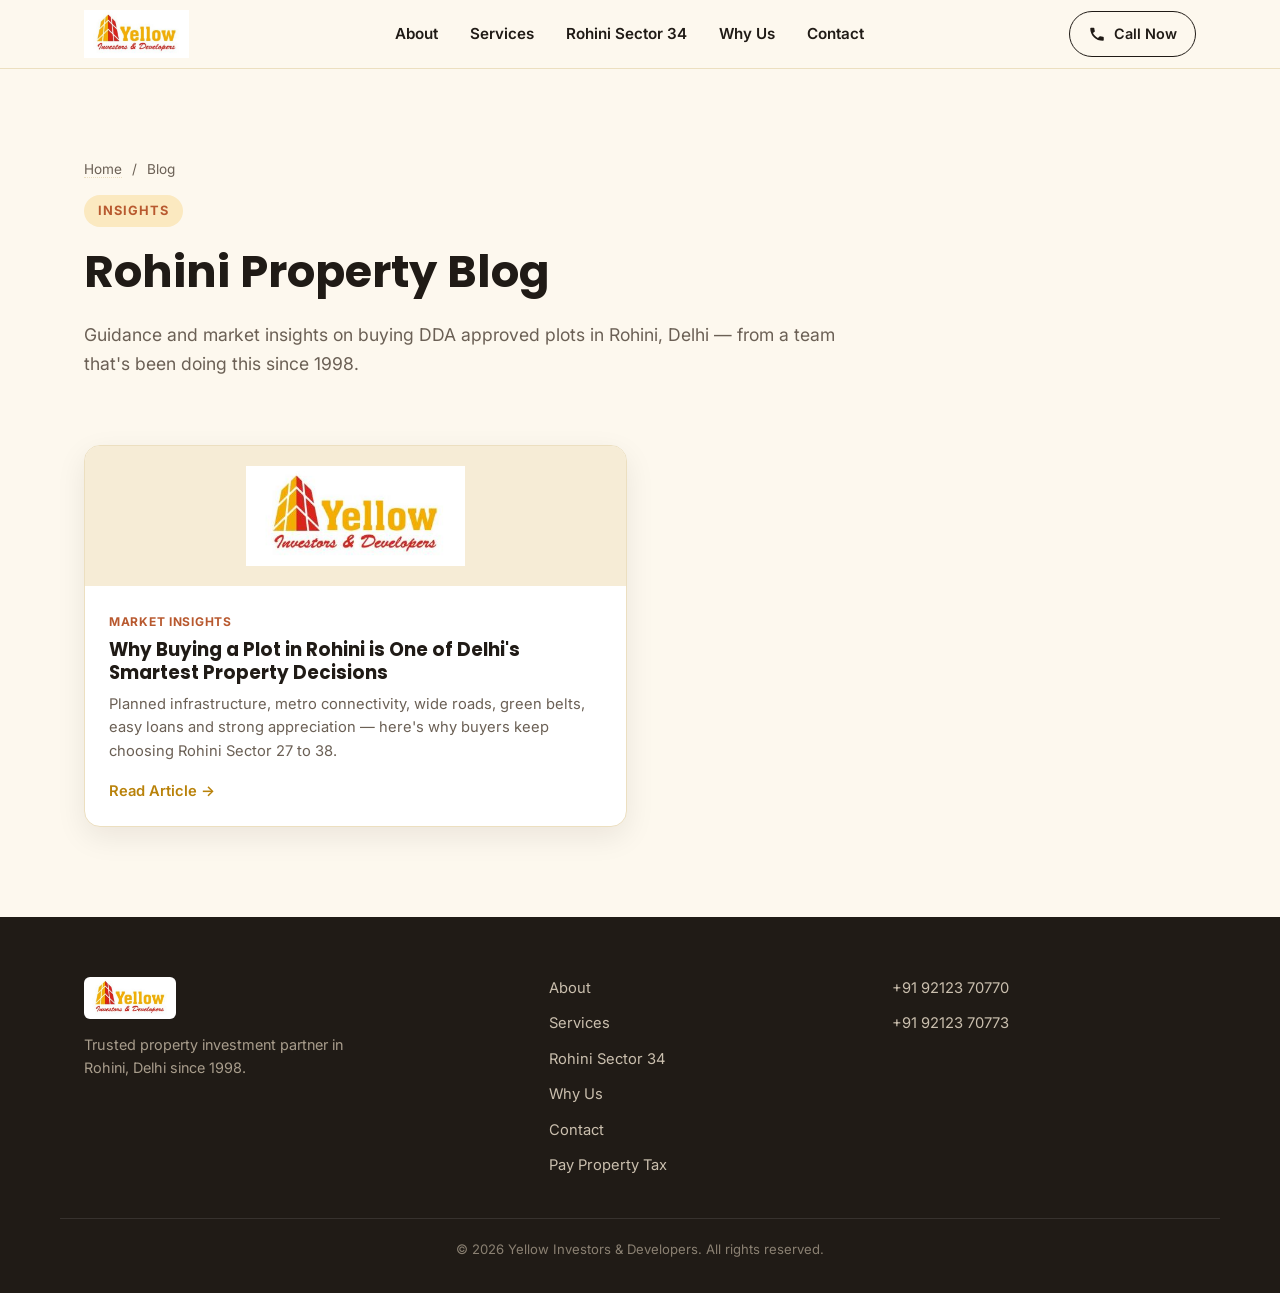
==== blog/index.html @ 979d00fd "add first blog" ====
<!DOCTYPE html>
<html lang="en">
<head>
<meta charset="UTF-8">
<meta name="viewport" content="width=device-width, initial-scale=1.0">
<title>Blog | Yellow Investors & Developers &ndash; Rohini Property Insights</title>
<meta name="description" content="Insights and guidance on buying DDA approved plots in Rohini, Delhi &mdash; from Yellow Investors & Developers, trusted property dealers since 1998.">
<meta name="robots" content="index, follow">
<meta name="theme-color" content="#f2a900">
<link rel="canonical" href="https://www.yellowid.co.in/blog/">

<link rel="icon" href="../assets/images/logo.jpg" type="image/jpeg">
<link rel="preconnect" href="https://fonts.googleapis.com">
<link rel="preconnect" href="https://fonts.gstatic.com" crossorigin>
<link href="https://fonts.googleapis.com/css2?family=Poppins:wght@500;600;700;800&family=Inter:wght@400;500;600&display=swap" rel="stylesheet">
<link rel="stylesheet" href="../css/style.css">
</head>
<body>

<a class="skip-link" href="#main">Skip to content</a>

<header class="site-header" id="site-header">
  <div class="container header-inner">
    <a href="../index.html" class="brand">
      <img src="../assets/images/logo.jpg" alt="Yellow Investors & Developers logo" class="brand-logo">
    </a>

    <nav class="nav" id="nav">
      <ul class="nav-list">
        <li><a href="../index.html#about" class="nav-link">About</a></li>
        <li><a href="../index.html#services" class="nav-link">Services</a></li>
        <li><a href="../index.html#rohini-34" class="nav-link">Rohini Sector 34</a></li>
        <li><a href="../index.html#why-us" class="nav-link">Why Us</a></li>
        <li><a href="../index.html#contact" class="nav-link">Contact</a></li>
      </ul>
    </nav>

    <div class="header-actions">
      <a href="tel:+919212370770" class="btn btn-ghost header-call">
        <svg viewBox="0 0 24 24" class="icon"><path d="M6.6 10.8c1.4 2.8 3.8 5.1 6.6 6.6l2.2-2.2c.3-.3.7-.4 1-.2 1.1.4 2.3.6 3.6.6.6 0 1 .4 1 1V20c0 .6-.4 1-1 1C10.4 21 3 13.6 3 4.5c0-.6.4-1 1-1h3.5c.6 0 1 .4 1 1 0 1.2.2 2.4.6 3.6.1.4 0 .8-.3 1L6.6 10.8Z"/></svg>
        <span>Call Now</span>
      </a>
      <button class="menu-toggle" id="menu-toggle" aria-label="Toggle navigation menu" aria-expanded="false" aria-controls="nav">
        <span></span><span></span><span></span>
      </button>
    </div>
  </div>
</header>

<main id="main">
  <section class="section blog-hero" id="top">
    <div class="container">
      <p class="breadcrumb"><a href="../index.html">Home</a> <span>/</span> Blog</p>
      <p class="eyebrow">Insights</p>
      <h1 class="blog-title">Rohini Property Blog</h1>
      <p class="hero-sub blog-lede">Guidance and market insights on buying DDA approved plots in Rohini, Delhi &mdash; from a team that's been doing this since 1998.</p>
    </div>
  </section>

  <section class="section section-tight">
    <div class="container">
      <div class="blog-card-grid">
        <a href="why-rohini-is-preferred-for-plots.html" class="blog-card">
          <img src="../assets/images/logo.jpg" alt="" class="blog-card-img">
          <div class="blog-card-body">
            <span class="blog-card-tag">Market Insights</span>
            <h2>Why Buying a Plot in Rohini is One of Delhi's Smartest Property Decisions</h2>
            <p>Planned infrastructure, metro connectivity, wide roads, green belts, easy loans and strong appreciation &mdash; here's why buyers keep choosing Rohini Sector 27 to 38.</p>
            <span class="blog-card-link">Read Article &rarr;</span>
          </div>
        </a>
      </div>
    </div>
  </section>
</main>

<footer class="site-footer">
  <div class="container footer-inner">
    <div class="footer-brand">
      <img src="../assets/images/logo.jpg" alt="Yellow Investors & Developers" class="footer-logo">
      <p>Trusted property investment partner in Rohini, Delhi since 1998.</p>
    </div>
    <div class="footer-links">
      <a href="../index.html#about">About</a>
      <a href="../index.html#services">Services</a>
      <a href="../index.html#rohini-34">Rohini Sector 34</a>
      <a href="../index.html#why-us">Why Us</a>
      <a href="../index.html#contact">Contact</a>
      <a href="https://online.ndmc.gov.in/ptis_dues/" target="_blank" rel="noopener">Pay Property Tax</a>
    </div>
    <div class="footer-contact">
      <a href="tel:+919212370770">+91 92123 70770</a>
      <a href="tel:+919212370773">+91 92123 70773</a>
    </div>
  </div>
  <div class="footer-bottom">
    <p>&copy; <span id="year"></span> Yellow Investors &amp; Developers. All rights reserved.</p>
  </div>
</footer>

<a href="#top" class="back-to-top" id="back-to-top" aria-label="Back to top">
  <svg viewBox="0 0 24 24"><path d="M12 5 5 12l1.4 1.4L11 8.8V19h2V8.8l4.6 4.6L19 12z"/></svg>
</a>

<script src="../js/script.js"></script>
</body>
</html>
---- css/style.css ----
/* ===== Design Tokens ===== */
:root {
  --gold: #f2a900;
  --gold-light: #fbe9c0;
  --gold-dark: #b9820a;
  --red: #b8592f;
  --red-dark: #92431f;
  --ink: #2a2420;
  --ink-dark: #201b16;
  --ink-soft: #6b6055;
  --cream: #fdf8ee;
  --cream-alt: #f6ecd6;
  --border: #ecdfc0;
  --radius: 16px;
  --shadow: 0 10px 30px rgba(20, 15, 5, 0.08);
  --shadow-lg: 0 20px 50px rgba(20, 15, 5, 0.14);
  --container: 1160px;
  --font-head: "Poppins", sans-serif;
  --font-body: "Inter", sans-serif;
}

* { box-sizing: border-box; }
html { scroll-behavior: smooth; }
body {
  margin: 0;
  font-family: var(--font-body);
  color: var(--ink);
  background: var(--cream);
  line-height: 1.6;
  -webkit-font-smoothing: antialiased;
}
h1, h2, h3, h4 { font-family: var(--font-head); margin: 0 0 .5em; color: var(--ink-dark); line-height: 1.2; }
p { margin: 0 0 1em; }
a { color: inherit; text-decoration: none; }
img { max-width: 100%; display: block; }
ul { list-style: none; margin: 0; padding: 0; }
svg { fill: currentColor; }

.container {
  max-width: var(--container);
  margin: 0 auto;
  padding: 0 24px;
}

.skip-link {
  position: absolute;
  left: -999px;
  top: 0;
  background: var(--ink-dark);
  color: #fff;
  padding: 10px 16px;
  z-index: 200;
}
.skip-link:focus { left: 10px; top: 10px; }

.icon { width: 18px; height: 18px; }
.icon-lg { width: 30px; height: 30px; flex-shrink: 0; color: var(--red); }

/* ===== Buttons ===== */
.btn {
  display: inline-flex;
  align-items: center;
  gap: 8px;
  padding: 13px 24px;
  border-radius: 999px;
  font-weight: 600;
  font-size: .95rem;
  transition: transform .15s ease, box-shadow .15s ease, background .15s ease;
  white-space: nowrap;
}
.btn:hover { transform: translateY(-2px); }
.btn-primary { background: linear-gradient(135deg, var(--gold), var(--gold-dark)); color: var(--ink-dark); box-shadow: 0 8px 20px rgba(242, 169, 0, .35); }
.btn-primary:hover { box-shadow: 0 12px 26px rgba(242, 169, 0, .45); }
.btn-whatsapp { background: #fff; color: var(--ink-dark); border: 1.5px solid var(--border); box-shadow: var(--shadow); }
.btn-whatsapp:hover { border-color: var(--gold); box-shadow: var(--shadow-lg); }
.btn-ghost { background: transparent; border: 1.5px solid var(--ink-dark); color: var(--ink-dark); }
.btn-ghost:hover { background: var(--ink-dark); color: #fff; }

/* ===== Header ===== */
.site-header {
  position: sticky;
  top: 0;
  z-index: 100;
  background: rgba(253, 248, 238, .92);
  backdrop-filter: blur(8px);
  border-bottom: 1px solid var(--border);
  transition: box-shadow .2s ease;
}
.site-header.scrolled { box-shadow: 0 4px 20px rgba(0,0,0,.06); }
.header-inner {
  display: flex;
  align-items: center;
  justify-content: space-between;
  padding-top: 10px;
  padding-bottom: 10px;
}
.brand-logo { height: 48px; width: auto; }
.nav-list {
  display: flex;
  gap: 32px;
}
.nav-link {
  font-weight: 600;
  font-size: .95rem;
  color: var(--ink-dark);
  position: relative;
  padding: 6px 0;
}
.nav-link::after {
  content: "";
  position: absolute;
  left: 0; bottom: 0;
  width: 0; height: 2px;
  background: var(--gold);
  transition: width .2s ease;
}
.nav-link:hover::after, .nav-link.active::after { width: 100%; }
.header-actions { display: flex; align-items: center; gap: 14px; }
.header-call { padding: 10px 18px; font-size: .9rem; }
.menu-toggle {
  display: none;
  flex-direction: column;
  justify-content: center;
  gap: 5px;
  width: 40px; height: 40px;
  background: none; border: none; cursor: pointer;
}
.menu-toggle span { display: block; height: 2.5px; background: var(--ink-dark); border-radius: 2px; transition: transform .2s ease, opacity .2s ease; }

/* ===== Hero ===== */
.hero {
  position: relative;
  overflow: hidden;
  padding: 48px 0 40px;
  background: linear-gradient(180deg, #fffaf0 0%, var(--cream) 60%);
}
.hero-glow {
  position: absolute;
  top: -180px; right: -120px;
  width: 520px; height: 520px;
  border-radius: 50%;
  background: radial-gradient(circle, rgba(242,169,0,.20) 0%, rgba(242,169,0,0) 70%);
  pointer-events: none;
}
.hero-bg {
  position: absolute;
  inset: 0 0 0 auto;
  width: 46%;
  min-width: 340px;
  opacity: .16;
  pointer-events: none;
  -webkit-mask-image: linear-gradient(to left, black 55%, transparent 100%);
  mask-image: linear-gradient(to left, black 55%, transparent 100%);
}
.skyline { width: 100%; height: 100%; }
.hero-inner { position: relative; z-index: 1; }
.hero-content { max-width: 700px; }
.eyebrow {
  display: inline-block;
  font-weight: 700;
  font-size: .8rem;
  letter-spacing: .08em;
  text-transform: uppercase;
  color: var(--red);
  background: var(--gold-light);
  padding: 6px 14px;
  border-radius: 999px;
  margin-bottom: 18px;
}
.hero h1 {
  font-size: clamp(2.1rem, 5vw, 3.4rem);
  font-weight: 800;
}
.hero h1 span { color: var(--red); }
.hero-sub {
  font-size: 1.1rem;
  color: var(--ink-soft);
  max-width: 620px;
}
.hero-cta { display: flex; flex-wrap: wrap; gap: 16px; margin: 24px 0 28px; }
.hero-stats {
  display: flex;
  gap: 40px;
  flex-wrap: wrap;
  border-top: 1px solid var(--border);
  padding-top: 22px;
}
.stat { position: relative; padding-left: 18px; }
.stat::before {
  content: "";
  position: absolute; left: 0; top: 6px;
  width: 8px; height: 8px;
  border-radius: 50%;
  background: var(--gold);
}
.stat strong { display: block; font-family: var(--font-head); font-size: 1.8rem; color: var(--ink-dark); font-weight: 800; }
.stat span { font-size: .85rem; color: var(--ink-soft); }

/* ===== Section base ===== */
.section { padding: 90px 0; }
.section-alt { background: var(--cream-alt); }
.section-tight-bottom { padding-bottom: 30px; }
.section-tight { padding-top: 30px; }
.section-head { max-width: 680px; margin: 0 auto 50px; text-align: center; }
.section-head h2 { font-size: clamp(1.7rem, 3.5vw, 2.4rem); }
.section-sub { color: var(--ink-soft); font-size: 1.05rem; }

/* ===== About ===== */
.about-grid { display: grid; grid-template-columns: .8fr 1.2fr; gap: 60px; align-items: center; }
.about-card {
  background: #fff;
  border-radius: var(--radius);
  box-shadow: var(--shadow-lg);
  padding: 40px 30px;
  text-align: center;
  border: 1px solid var(--border);
}
.about-logo { margin: 0 auto 18px; max-width: 220px; }
.about-est { font-weight: 600; color: var(--ink-soft); font-size: .9rem; margin: 0; }
.about-content h2 { font-size: clamp(1.6rem, 3vw, 2.2rem); }
.about-points { display: grid; gap: 20px; margin-top: 28px; }
.point { display: flex; gap: 16px; align-items: flex-start; }
.point strong { display: block; color: var(--ink-dark); margin-bottom: 4px; }
.point p { margin: 0; color: var(--ink-soft); font-size: .95rem; }

/* ===== Services ===== */
.services-grid {
  display: grid;
  grid-template-columns: repeat(3, 1fr);
  gap: 26px;
}
.service-card {
  background: #fff;
  border: 1px solid var(--border);
  border-radius: var(--radius);
  padding: 32px 26px;
  box-shadow: var(--shadow);
  transition: transform .2s ease, box-shadow .2s ease;
}
.service-card:hover { transform: translateY(-6px); box-shadow: var(--shadow-lg); }
.service-icon {
  width: 54px; height: 54px;
  border-radius: 14px;
  background: linear-gradient(135deg, var(--gold), var(--gold-dark));
  display: flex; align-items: center; justify-content: center;
  margin-bottom: 18px;
}
.service-icon svg { width: 28px; height: 28px; fill: none; stroke: #fff; stroke-width: 1.8; stroke-linecap: round; stroke-linejoin: round; }
.service-card h3 { font-size: 1.15rem; }
.service-card p { color: var(--ink-soft); font-size: .95rem; margin: 0; }

/* ===== Spotlight (Rohini Sector 34) ===== */
.spotlight {
  background: var(--cream-alt);
  border-top: 1px solid var(--border);
  border-bottom: 1px solid var(--border);
  padding: 90px 0;
}
.spotlight-head { max-width: 720px; margin: 0 auto 50px; text-align: center; }
.spotlight-head h2 { font-size: clamp(1.7rem, 3.5vw, 2.3rem); }
.spotlight-sub { color: var(--ink-soft); }

.benefits-grid {
  display: grid;
  grid-template-columns: repeat(3, 1fr);
  gap: 22px;
  margin-bottom: 60px;
}
.benefit {
  background: #fff;
  border: 1px solid var(--border);
  border-radius: var(--radius);
  padding: 26px 22px;
  box-shadow: var(--shadow);
}
.benefit svg { width: 30px; height: 30px; fill: none; stroke: var(--gold-dark); stroke-width: 1.6; stroke-linecap: round; stroke-linejoin: round; margin-bottom: 12px; }
.benefit h4 { color: var(--ink-dark); font-size: 1.05rem; margin-bottom: 6px; }
.benefit p { color: var(--ink-soft); font-size: .9rem; margin: 0; }

.price-table-wrap {
  background: #fff;
  color: var(--ink);
  border-radius: 20px;
  padding: 40px;
  box-shadow: var(--shadow-lg);
  border: 1px solid var(--border);
}
.price-title { text-align: center; margin-bottom: 8px; color: var(--ink-dark); }
.price-note { text-align: center; color: var(--ink-soft); font-size: .9rem; font-style: italic; margin-bottom: 28px; }
.size-grid {
  display: grid;
  grid-template-columns: repeat(5, 1fr);
  gap: 14px;
  margin-bottom: 30px;
}
.size-chip {
  text-align: center;
  background: var(--gold-light);
  border: 1px solid var(--border);
  border-radius: 12px;
  padding: 18px 10px;
  font-family: var(--font-head);
  font-weight: 700;
  color: var(--ink-dark);
}
.size-chip span { display: block; font-family: var(--font-body); font-weight: 500; font-size: .78rem; color: var(--ink-soft); margin-top: 4px; }
.price-features {
  display: grid;
  grid-template-columns: repeat(3, 1fr);
  gap: 10px 20px;
  margin-bottom: 30px;
}
.price-features li { position: relative; padding-left: 26px; font-size: .92rem; color: var(--ink-soft); }
.price-features li a, .why-card h3 a { color: inherit; border-bottom: 1px dotted var(--gold-dark); }
.price-features li a:hover, .why-card h3 a:hover { color: var(--gold-dark); }
.price-features li::before {
  content: "";
  position: absolute; left: 0; top: 6px;
  width: 16px; height: 16px;
  background: var(--gold-dark);
  mask: url("data:image/svg+xml,%3Csvg xmlns='http://www.w3.org/2000/svg' viewBox='0 0 24 24'%3E%3Cpath d='M9 16.2 4.8 12l-1.4 1.4L9 19 21 7l-1.4-1.4z'/%3E%3C/svg%3E") no-repeat center / contain;
}
.price-table-wrap .btn { display: flex; width: fit-content; margin: 0 auto; }

/* ===== Why Us ===== */
.why-grid {
  display: grid;
  grid-template-columns: repeat(4, 1fr);
  gap: 24px;
}
.why-card {
  text-align: center;
  background: #fff;
  border: 1px solid var(--border);
  border-radius: var(--radius);
  padding: 34px 20px;
  box-shadow: var(--shadow);
}
.why-num {
  display: block;
  font-family: var(--font-head);
  font-weight: 800;
  font-size: 2rem;
  color: var(--gold-dark);
  margin-bottom: 10px;
}
.why-card h3 { font-size: 1.05rem; }
.why-card p { color: var(--ink-soft); font-size: .9rem; margin: 0; }

/* ===== Useful Links ===== */
.resources-card {
  display: flex;
  align-items: center;
  gap: 22px;
  background: #fff;
  border: 1px solid var(--border);
  border-radius: var(--radius);
  padding: 28px 32px;
  box-shadow: var(--shadow);
  max-width: 720px;
  margin: 0 auto;
}
.resources-icon {
  width: 52px; height: 52px;
  border-radius: 12px;
  background: var(--gold-light);
  color: var(--gold-dark);
  display: flex; align-items: center; justify-content: center;
  flex-shrink: 0;
}
.resources-icon svg { width: 26px; height: 26px; }
.resources-text { flex: 1; }
.resources-text strong { display: block; color: var(--ink-dark); margin-bottom: 2px; }
.resources-text p { margin: 0; color: var(--ink-soft); font-size: .92rem; }
.resources-card .btn { flex-shrink: 0; }

/* ===== Contact ===== */
.contact-grid {
  display: grid;
  grid-template-columns: 1.1fr .9fr;
  gap: 50px;
  align-items: start;
}
.contact-cards { display: grid; gap: 16px; margin: 30px 0; }
.contact-card {
  display: flex;
  align-items: center;
  gap: 16px;
  background: #fff;
  border: 1px solid var(--border);
  border-radius: 14px;
  padding: 18px 20px;
}
.contact-card strong { display: block; color: var(--ink-dark); font-size: .95rem; }
.contact-card a, .contact-card span { color: var(--ink-soft); font-size: .92rem; }
.contact-card a:hover { color: var(--red); }
.contact-buttons { display: flex; align-items: center; gap: 16px; flex-wrap: wrap; margin-bottom: 24px; }
.map-link { display: inline-block; margin-bottom: 24px; font-size: .9rem; font-weight: 600; color: var(--gold-dark); border-bottom: 1px solid var(--gold-dark); }
.contact-map {
  border-radius: var(--radius);
  overflow: hidden;
  box-shadow: var(--shadow-lg);
  min-height: 380px;
  border: 1px solid var(--border);
}
.contact-map iframe { width: 100%; height: 100%; min-height: 380px; border: 0; }

/* ===== Footer ===== */
.site-footer { background: var(--ink-dark); color: #cabfae; padding: 60px 0 0; }
.footer-inner {
  display: grid;
  grid-template-columns: 1.4fr 1fr 1fr;
  gap: 40px;
  padding-bottom: 40px;
  border-bottom: 1px solid rgba(255,255,255,.1);
}
.footer-logo { height: 42px; margin-bottom: 14px; border-radius: 6px; }
.footer-brand p { color: #a89d8c; font-size: .9rem; max-width: 280px; }
.footer-links, .footer-contact { display: flex; flex-direction: column; gap: 12px; }
.footer-links a, .footer-contact a { color: #cabfae; font-size: .92rem; }
.footer-links a:hover, .footer-contact a:hover { color: var(--gold); }
.footer-bottom { text-align: center; padding: 20px 0; font-size: .82rem; color: #8a8072; }

/* ===== Back to top ===== */
.back-to-top {
  position: fixed;
  right: 24px; bottom: 24px;
  width: 48px; height: 48px;
  border-radius: 50%;
  background: var(--ink-dark);
  color: var(--gold);
  display: flex; align-items: center; justify-content: center;
  box-shadow: var(--shadow-lg);
  opacity: 0; visibility: hidden;
  transform: translateY(10px);
  transition: opacity .2s ease, transform .2s ease, visibility .2s ease;
  z-index: 90;
}
.back-to-top.visible { opacity: 1; visibility: visible; transform: translateY(0); }
.back-to-top svg { width: 22px; height: 22px; }

/* ===== Blog ===== */
.breadcrumb { font-size: .85rem; color: var(--ink-soft); margin-bottom: 14px; }
.breadcrumb a { color: var(--ink-soft); border-bottom: 1px dotted var(--border); }
.breadcrumb a:hover { color: var(--gold-dark); }
.breadcrumb span { margin: 0 6px; }
.blog-hero { padding-bottom: 20px; }
.blog-title { font-size: clamp(1.9rem, 4vw, 2.8rem); max-width: 780px; }
.blog-meta { display: flex; gap: 8px; flex-wrap: wrap; color: var(--ink-soft); font-size: .88rem; margin-bottom: 18px; }
.blog-lede { max-width: 760px; }

.blog-container { max-width: 800px; }
.blog-article h2 { font-size: 1.5rem; margin-top: 44px; }
.blog-article h2:first-of-type { margin-top: 0; }
.blog-article p { color: var(--ink-soft); font-size: 1.02rem; }
.blog-reasons { margin: 28px 0 8px; grid-template-columns: repeat(2, 1fr); }

.faq-list { display: grid; gap: 16px; margin-top: 22px; }
.faq-item {
  background: #fff;
  border: 1px solid var(--border);
  border-radius: var(--radius);
  padding: 22px 24px;
  box-shadow: var(--shadow);
}
.faq-item h3 { font-size: 1.05rem; margin-bottom: 8px; }
.faq-item p { margin: 0; }

.blog-cta {
  margin-top: 50px;
  background: var(--cream-alt);
  border: 1px solid var(--border);
  border-radius: var(--radius);
  padding: 34px 30px;
  text-align: center;
}
.blog-cta h3 { margin-bottom: 8px; }
.blog-cta-buttons { display: flex; justify-content: center; gap: 16px; flex-wrap: wrap; margin-top: 18px; }

/* Blog listing */
.blog-card-grid { display: grid; grid-template-columns: repeat(2, 1fr); gap: 26px; }
.blog-card {
  display: flex;
  flex-direction: column;
  background: #fff;
  border: 1px solid var(--border);
  border-radius: var(--radius);
  box-shadow: var(--shadow);
  overflow: hidden;
  transition: transform .2s ease, box-shadow .2s ease;
}
.blog-card:hover { transform: translateY(-6px); box-shadow: var(--shadow-lg); }
.blog-card-img { width: 100%; height: 140px; object-fit: contain; background: var(--cream-alt); padding: 20px; }
.blog-card-body { padding: 22px 24px; }
.blog-card-tag {
  display: inline-block;
  font-weight: 700;
  font-size: .75rem;
  letter-spacing: .06em;
  text-transform: uppercase;
  color: var(--red);
  margin-bottom: 8px;
}
.blog-card-body h2 { font-size: 1.15rem; }
.blog-card-body p { color: var(--ink-soft); font-size: .92rem; }
.blog-card-link { font-weight: 600; color: var(--gold-dark); font-size: .92rem; }

@media (max-width: 760px) {
  .blog-reasons { grid-template-columns: 1fr; }
  .blog-card-grid { grid-template-columns: 1fr; }
}

/* ===== Scroll reveal ===== */
.reveal { opacity: 0; transform: translateY(24px); transition: opacity .6s ease, transform .6s ease; }
.reveal.in-view { opacity: 1; transform: translateY(0); }

/* ===== Responsive ===== */
@media (max-width: 980px) {
  .about-grid { grid-template-columns: 1fr; }
  .about-media { order: 2; max-width: 340px; margin: 0 auto; }
  .services-grid { grid-template-columns: repeat(2, 1fr); }
  .benefits-grid { grid-template-columns: repeat(2, 1fr); }
  .why-grid { grid-template-columns: repeat(2, 1fr); }
  .contact-grid { grid-template-columns: 1fr; }
  .contact-map { min-height: 320px; }
  .footer-inner { grid-template-columns: 1fr 1fr; }
  .footer-brand { grid-column: 1 / -1; }
  .size-grid { grid-template-columns: repeat(3, 1fr); }
}

@media (max-width: 760px) {
  .nav {
    position: fixed;
    top: 68px; left: 0; right: 0;
    background: var(--cream);
    border-bottom: 1px solid var(--border);
    box-shadow: 0 12px 24px rgba(0,0,0,.08);
    transform: translateY(-130%);
    opacity: 0;
    transition: transform .25s ease, opacity .25s ease;
  }
  .nav.open { transform: translateY(0); opacity: 1; }
  .nav-list { flex-direction: column; padding: 20px 24px; gap: 18px; }
  .header-call { display: none; }
  .menu-toggle { display: flex; }
  .price-features { grid-template-columns: 1fr 1fr; }
  .resources-card { flex-direction: column; text-align: center; }
}

@media (max-width: 600px) {
  .section { padding: 64px 0; }
  .services-grid { grid-template-columns: 1fr; }
  .benefits-grid { grid-template-columns: 1fr; }
  .why-grid { grid-template-columns: 1fr; }
  .price-features { grid-template-columns: 1fr; }
  .price-table-wrap { padding: 26px 18px; }
  .size-grid { grid-template-columns: repeat(2, 1fr); }
  .hero { padding: 32px 0 32px; }
  .hero-stats { gap: 24px; }
  .hero-bg { width: 60%; min-width: 0; opacity: .12; }
  .hero-glow { width: 320px; height: 320px; top: -120px; right: -100px; }
  .footer-inner { grid-template-columns: 1fr; text-align: left; }
}
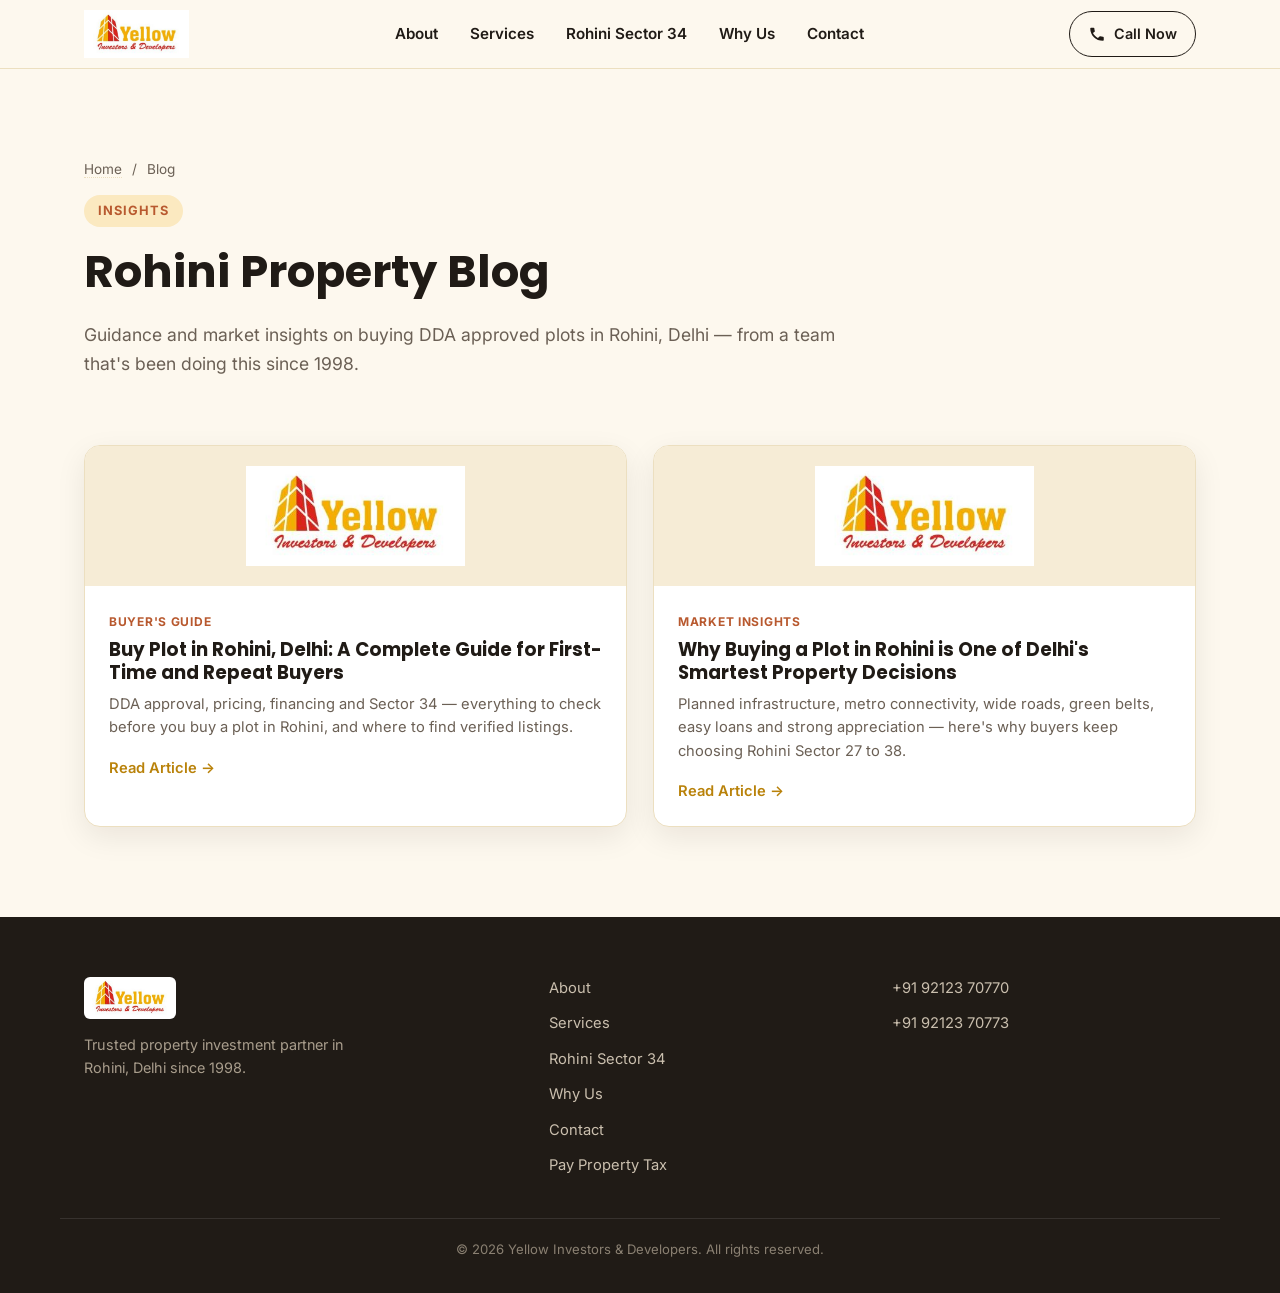
==== commit 57dcac57: "new blog added" ====
--- a/blog/index.html
+++ b/blog/index.html
@@ -5,15 +5,80 @@
 <meta name="viewport" content="width=device-width, initial-scale=1.0">
 <title>Blog | Yellow Investors & Developers &ndash; Rohini Property Insights</title>
 <meta name="description" content="Insights and guidance on buying DDA approved plots in Rohini, Delhi &mdash; from Yellow Investors & Developers, trusted property dealers since 1998.">
+<meta name="keywords" content="Rohini property blog, DDA plots Rohini, Rohini Delhi property investment, buy plot in Rohini, Rohini Sector 34">
+<meta name="author" content="Yellow Investors & Developers">
 <meta name="robots" content="index, follow">
 <meta name="theme-color" content="#f2a900">
 <link rel="canonical" href="https://www.yellowid.co.in/blog/">
+
+<!-- Geo / Local business signals -->
+<meta name="geo.region" content="IN-DL">
+<meta name="geo.placename" content="Rohini, Delhi">
+<meta name="geo.position" content="28.770457;77.06931">
+<meta name="ICBM" content="28.770457, 77.06931">
+
+<!-- Open Graph -->
+<meta property="og:type" content="website">
+<meta property="og:site_name" content="Yellow Investors & Developers">
+<meta property="og:title" content="Blog | Yellow Investors & Developers &ndash; Rohini Property Insights">
+<meta property="og:description" content="Insights and guidance on buying DDA approved plots in Rohini, Delhi &mdash; from Yellow Investors & Developers, trusted property dealers since 1998.">
+<meta property="og:url" content="https://www.yellowid.co.in/blog/">
+<meta property="og:image" content="https://www.yellowid.co.in/assets/images/logo.jpg">
+<meta property="og:locale" content="en_IN">
+
+<!-- Twitter Card -->
+<meta name="twitter:card" content="summary">
+<meta name="twitter:title" content="Blog | Yellow Investors & Developers &ndash; Rohini Property Insights">
+<meta name="twitter:description" content="Insights and guidance on buying DDA approved plots in Rohini, Delhi &mdash; from Yellow Investors & Developers, trusted property dealers since 1998.">
+<meta name="twitter:image" content="https://www.yellowid.co.in/assets/images/logo.jpg">
 
 <link rel="icon" href="../assets/images/logo.jpg" type="image/jpeg">
 <link rel="preconnect" href="https://fonts.googleapis.com">
 <link rel="preconnect" href="https://fonts.gstatic.com" crossorigin>
 <link href="https://fonts.googleapis.com/css2?family=Poppins:wght@500;600;700;800&family=Inter:wght@400;500;600&display=swap" rel="stylesheet">
 <link rel="stylesheet" href="../css/style.css">
+
+<!-- Structured data for search engines & AI answer engines -->
+<script type="application/ld+json">
+{
+  "@context": "https://schema.org",
+  "@type": "Blog",
+  "name": "Rohini Property Blog",
+  "description": "Insights and guidance on buying DDA approved plots in Rohini, Delhi &mdash; from Yellow Investors & Developers, trusted property dealers since 1998.",
+  "url": "https://www.yellowid.co.in/blog/",
+  "publisher": {
+    "@type": "Organization",
+    "name": "Yellow Investors & Developers",
+    "logo": { "@type": "ImageObject", "url": "https://www.yellowid.co.in/assets/images/logo.jpg" }
+  },
+  "blogPost": [
+    {
+      "@type": "BlogPosting",
+      "headline": "Buy Plot in Rohini, Delhi: A Complete Guide for First-Time and Repeat Buyers",
+      "url": "https://www.yellowid.co.in/blog/buy-plot-in-rohini.html",
+      "datePublished": "2026-10-03",
+      "dateModified": "2026-10-03"
+    },
+    {
+      "@type": "BlogPosting",
+      "headline": "Why Buying a Plot in Rohini is One of Delhi's Smartest Property Decisions",
+      "url": "https://www.yellowid.co.in/blog/why-rohini-is-preferred-for-plots.html",
+      "datePublished": "2026-09-27",
+      "dateModified": "2026-09-27"
+    }
+  ]
+}
+</script>
+<script type="application/ld+json">
+{
+  "@context": "https://schema.org",
+  "@type": "BreadcrumbList",
+  "itemListElement": [
+    { "@type": "ListItem", "position": 1, "name": "Home", "item": "https://www.yellowid.co.in/" },
+    { "@type": "ListItem", "position": 2, "name": "Blog", "item": "https://www.yellowid.co.in/blog/" }
+  ]
+}
+</script>
 </head>
 <body>
 
@@ -60,6 +125,15 @@
   <section class="section section-tight">
     <div class="container">
       <div class="blog-card-grid">
+        <a href="buy-plot-in-rohini.html" class="blog-card">
+          <img src="../assets/images/logo.jpg" alt="" class="blog-card-img">
+          <div class="blog-card-body">
+            <span class="blog-card-tag">Buyer's Guide</span>
+            <h2>Buy Plot in Rohini, Delhi: A Complete Guide for First-Time and Repeat Buyers</h2>
+            <p>DDA approval, pricing, financing and Sector 34 &mdash; everything to check before you buy a plot in Rohini, and where to find verified listings.</p>
+            <span class="blog-card-link">Read Article &rarr;</span>
+          </div>
+        </a>
         <a href="why-rohini-is-preferred-for-plots.html" class="blog-card">
           <img src="../assets/images/logo.jpg" alt="" class="blog-card-img">
           <div class="blog-card-body">
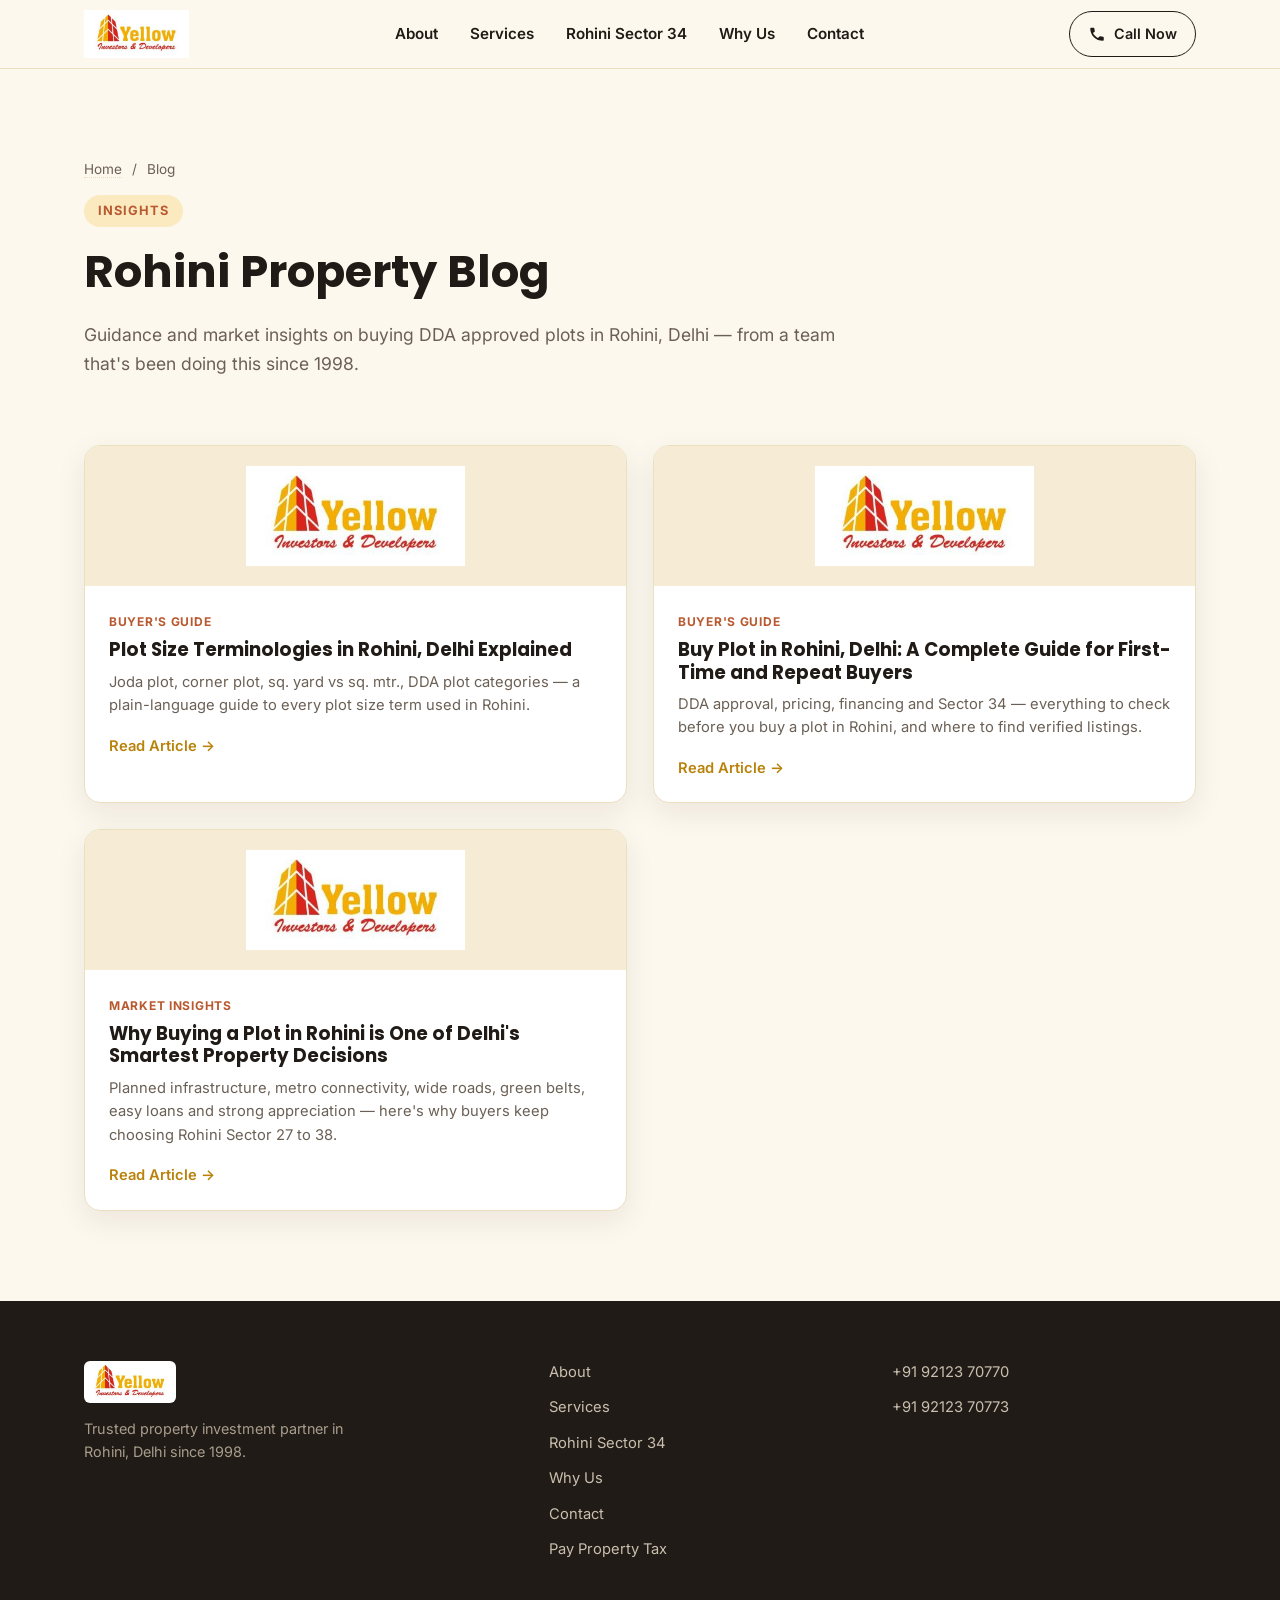
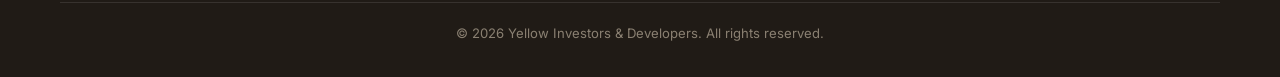
==== commit b14f794c: "add new blog" ====
--- a/blog/index.html
+++ b/blog/index.html
@@ -9,7 +9,7 @@
 <meta name="author" content="Yellow Investors & Developers">
 <meta name="robots" content="index, follow">
 <meta name="theme-color" content="#f2a900">
-<link rel="canonical" href="https://www.yellowid.co.in/blog/">
+<link rel="canonical" href="https://yellowid.co.in/blog/">
 
 <!-- Geo / Local business signals -->
 <meta name="geo.region" content="IN-DL">
@@ -22,15 +22,15 @@
 <meta property="og:site_name" content="Yellow Investors & Developers">
 <meta property="og:title" content="Blog | Yellow Investors & Developers &ndash; Rohini Property Insights">
 <meta property="og:description" content="Insights and guidance on buying DDA approved plots in Rohini, Delhi &mdash; from Yellow Investors & Developers, trusted property dealers since 1998.">
-<meta property="og:url" content="https://www.yellowid.co.in/blog/">
-<meta property="og:image" content="https://www.yellowid.co.in/assets/images/logo.jpg">
+<meta property="og:url" content="https://yellowid.co.in/blog/">
+<meta property="og:image" content="https://yellowid.co.in/assets/images/logo.jpg">
 <meta property="og:locale" content="en_IN">
 
 <!-- Twitter Card -->
 <meta name="twitter:card" content="summary">
 <meta name="twitter:title" content="Blog | Yellow Investors & Developers &ndash; Rohini Property Insights">
 <meta name="twitter:description" content="Insights and guidance on buying DDA approved plots in Rohini, Delhi &mdash; from Yellow Investors & Developers, trusted property dealers since 1998.">
-<meta name="twitter:image" content="https://www.yellowid.co.in/assets/images/logo.jpg">
+<meta name="twitter:image" content="https://yellowid.co.in/assets/images/logo.jpg">
 
 <link rel="icon" href="../assets/images/logo.jpg" type="image/jpeg">
 <link rel="preconnect" href="https://fonts.googleapis.com">
@@ -45,26 +45,33 @@
   "@type": "Blog",
   "name": "Rohini Property Blog",
   "description": "Insights and guidance on buying DDA approved plots in Rohini, Delhi &mdash; from Yellow Investors & Developers, trusted property dealers since 1998.",
-  "url": "https://www.yellowid.co.in/blog/",
+  "url": "https://yellowid.co.in/blog/",
   "publisher": {
     "@type": "Organization",
     "name": "Yellow Investors & Developers",
-    "logo": { "@type": "ImageObject", "url": "https://www.yellowid.co.in/assets/images/logo.jpg" }
+    "logo": { "@type": "ImageObject", "url": "https://yellowid.co.in/assets/images/logo.jpg" }
   },
   "blogPost": [
     {
       "@type": "BlogPosting",
       "headline": "Buy Plot in Rohini, Delhi: A Complete Guide for First-Time and Repeat Buyers",
-      "url": "https://www.yellowid.co.in/blog/buy-plot-in-rohini.html",
+      "url": "https://yellowid.co.in/blog/buy-plot-in-rohini.html",
       "datePublished": "2026-10-03",
       "dateModified": "2026-10-03"
     },
     {
       "@type": "BlogPosting",
       "headline": "Why Buying a Plot in Rohini is One of Delhi's Smartest Property Decisions",
-      "url": "https://www.yellowid.co.in/blog/why-rohini-is-preferred-for-plots.html",
+      "url": "https://yellowid.co.in/blog/why-rohini-is-preferred-for-plots.html",
       "datePublished": "2026-09-27",
       "dateModified": "2026-09-27"
+    },
+    {
+      "@type": "BlogPosting",
+      "headline": "Plot Size Terminologies in Rohini, Delhi Explained",
+      "url": "https://yellowid.co.in/blog/plot-size-terminologies-rohini.html",
+      "datePublished": "2026-10-09",
+      "dateModified": "2026-10-09"
     }
   ]
 }
@@ -74,8 +81,8 @@
   "@context": "https://schema.org",
   "@type": "BreadcrumbList",
   "itemListElement": [
-    { "@type": "ListItem", "position": 1, "name": "Home", "item": "https://www.yellowid.co.in/" },
-    { "@type": "ListItem", "position": 2, "name": "Blog", "item": "https://www.yellowid.co.in/blog/" }
+    { "@type": "ListItem", "position": 1, "name": "Home", "item": "https://yellowid.co.in/" },
+    { "@type": "ListItem", "position": 2, "name": "Blog", "item": "https://yellowid.co.in/blog/" }
   ]
 }
 </script>
@@ -125,6 +132,15 @@
   <section class="section section-tight">
     <div class="container">
       <div class="blog-card-grid">
+        <a href="plot-size-terminologies-rohini.html" class="blog-card">
+          <img src="../assets/images/logo.jpg" alt="" class="blog-card-img">
+          <div class="blog-card-body">
+            <span class="blog-card-tag">Buyer's Guide</span>
+            <h2>Plot Size Terminologies in Rohini, Delhi Explained</h2>
+            <p>Joda plot, corner plot, sq. yard vs sq. mtr., DDA plot categories &mdash; a plain-language guide to every plot size term used in Rohini.</p>
+            <span class="blog-card-link">Read Article &rarr;</span>
+          </div>
+        </a>
         <a href="buy-plot-in-rohini.html" class="blog-card">
           <img src="../assets/images/logo.jpg" alt="" class="blog-card-img">
           <div class="blog-card-body">
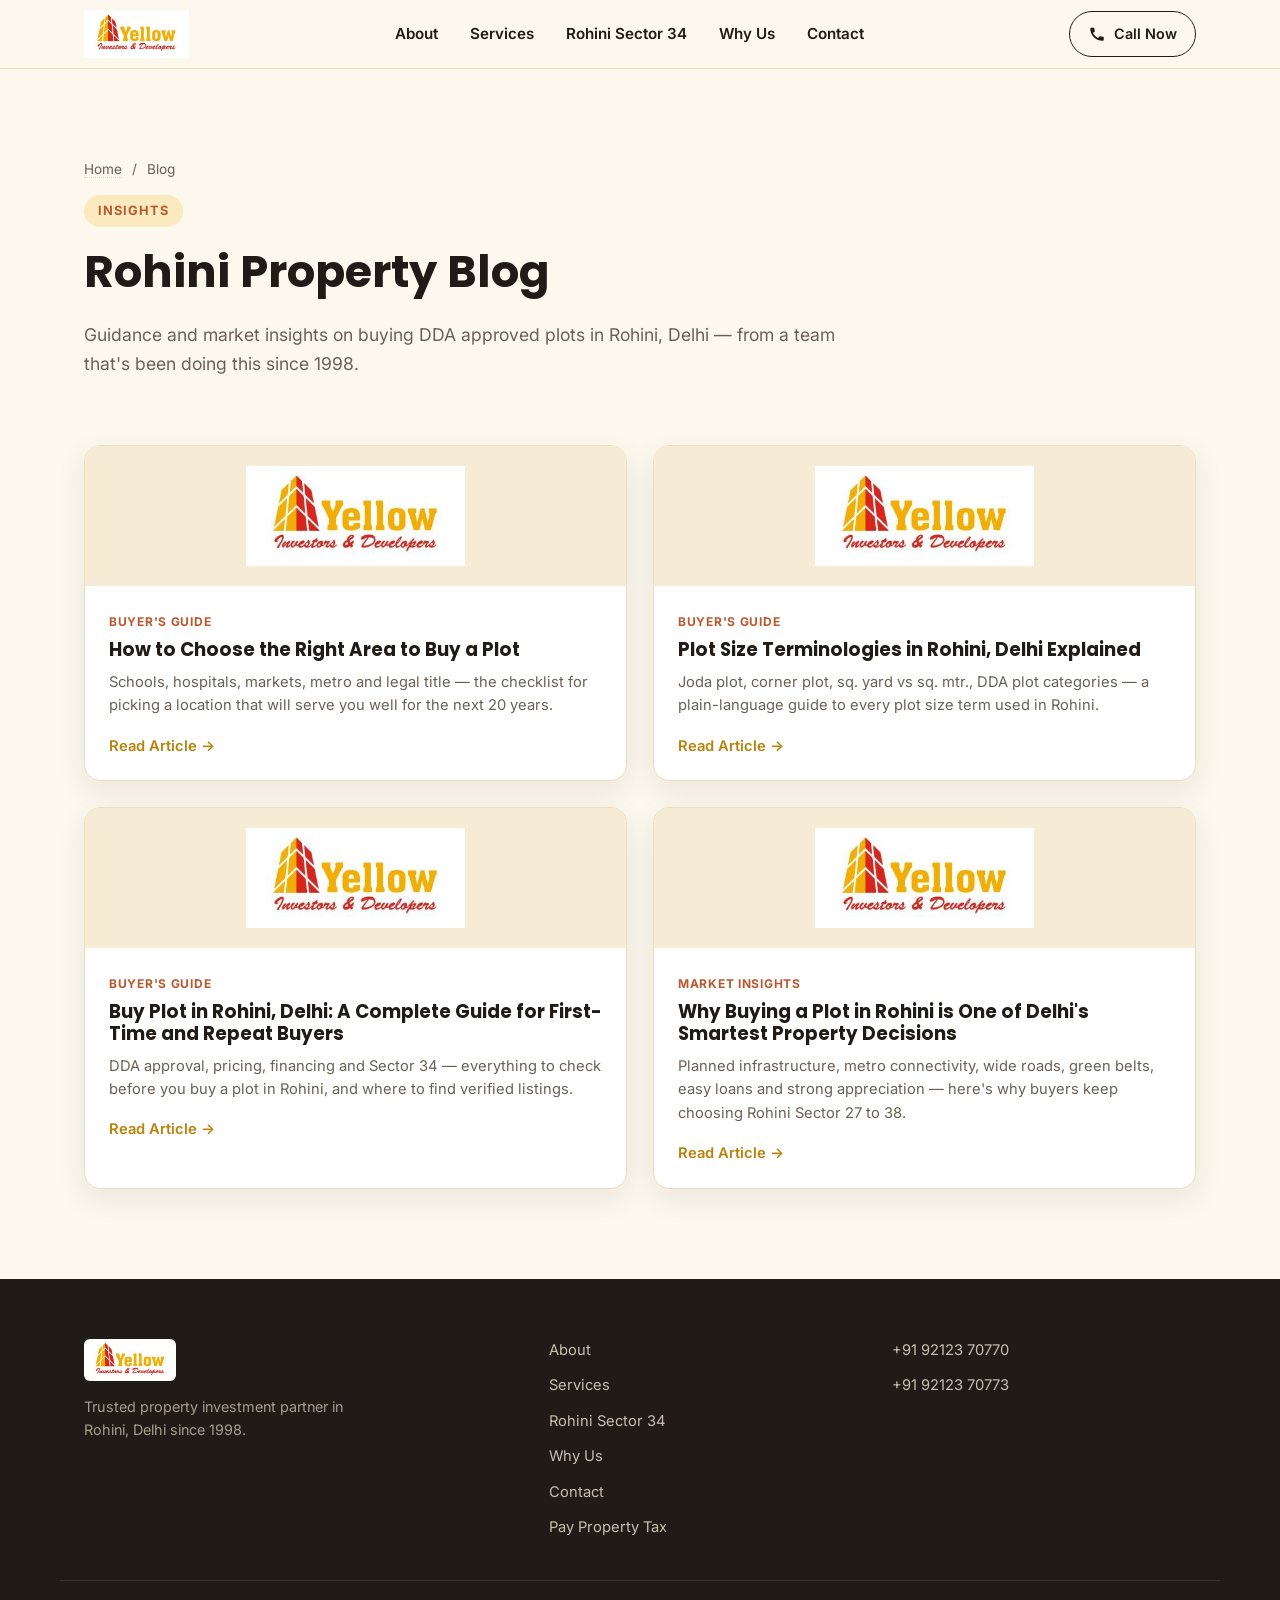
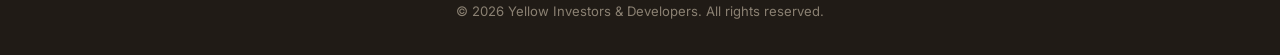
==== commit 61131019: "add new blog post" ====
--- a/blog/index.html
+++ b/blog/index.html
@@ -52,6 +52,13 @@
     "logo": { "@type": "ImageObject", "url": "https://yellowid.co.in/assets/images/logo.jpg" }
   },
   "blogPost": [
+    {
+      "@type": "BlogPosting",
+      "headline": "How to Choose the Right Area to Buy a Plot",
+      "url": "https://yellowid.co.in/blog/how-to-choose-area-to-buy-plot.html",
+      "datePublished": "2026-10-19",
+      "dateModified": "2026-10-19"
+    },
     {
       "@type": "BlogPosting",
       "headline": "Buy Plot in Rohini, Delhi: A Complete Guide for First-Time and Repeat Buyers",
@@ -132,6 +139,15 @@
   <section class="section section-tight">
     <div class="container">
       <div class="blog-card-grid">
+        <a href="how-to-choose-area-to-buy-plot.html" class="blog-card">
+          <img src="../assets/images/logo.jpg" alt="" class="blog-card-img">
+          <div class="blog-card-body">
+            <span class="blog-card-tag">Buyer's Guide</span>
+            <h2>How to Choose the Right Area to Buy a Plot</h2>
+            <p>Schools, hospitals, markets, metro and legal title &mdash; the checklist for picking a location that will serve you well for the next 20 years.</p>
+            <span class="blog-card-link">Read Article &rarr;</span>
+          </div>
+        </a>
         <a href="plot-size-terminologies-rohini.html" class="blog-card">
           <img src="../assets/images/logo.jpg" alt="" class="blog-card-img">
           <div class="blog-card-body">
--- a/css/style.css
+++ b/css/style.css
@@ -44,14 +44,16 @@
 
 .skip-link {
   position: absolute;
-  left: -999px;
+  left: 10px;
   top: 0;
+  transform: translateY(-120%);
   background: var(--ink-dark);
   color: #fff;
   padding: 10px 16px;
   z-index: 200;
-}
-.skip-link:focus { left: 10px; top: 10px; }
+  transition: transform .15s ease;
+}
+.skip-link:focus { transform: translateY(10px); }
 
 .icon { width: 18px; height: 18px; }
 .icon-lg { width: 30px; height: 30px; flex-shrink: 0; color: var(--red); }
@@ -132,7 +134,9 @@
   position: relative;
   overflow: hidden;
   padding: 48px 0 40px;
-  background: linear-gradient(180deg, #fffaf0 0%, var(--cream) 60%);
+  background: linear-gradient(135deg, #fffaf0 0%, var(--cream) 45%, var(--gold-light) 100%);
+  background-size: 200% 200%;
+  animation: heroGradient 16s ease-in-out infinite;
 }
 .hero-glow {
   position: absolute;
@@ -141,18 +145,107 @@
   border-radius: 50%;
   background: radial-gradient(circle, rgba(242,169,0,.20) 0%, rgba(242,169,0,0) 70%);
   pointer-events: none;
+  animation: glowPulse 7s ease-in-out infinite;
 }
 .hero-bg {
   position: absolute;
   inset: 0 0 0 auto;
   width: 46%;
   min-width: 340px;
-  opacity: .16;
+  opacity: .18;
   pointer-events: none;
   -webkit-mask-image: linear-gradient(to left, black 55%, transparent 100%);
   mask-image: linear-gradient(to left, black 55%, transparent 100%);
 }
 .skyline { width: 100%; height: 100%; }
+
+/* completed buildings: gentle construction "settle" breathing, staggered across the skyline */
+.building {
+  transform-box: fill-box;
+  transform-origin: bottom;
+  animation: buildingRise 6s ease-in-out infinite;
+}
+
+/* the active development: tower rises more visibly, scaffolding flickers */
+.building-rising {
+  transform-box: fill-box;
+  transform-origin: bottom;
+  animation: towerRise 6s ease-in-out infinite;
+}
+.scaffold { animation: scaffoldFlicker 1.4s steps(2, end) infinite; }
+
+/* crane: boom swings on the mast, hook/light blink like active machinery */
+.crane-boom {
+  transform-box: fill-box;
+  transform-origin: 0px 0px;
+  animation: craneSwing 7s ease-in-out infinite;
+}
+.crane-light { animation: craneLight 1s steps(2, end) infinite; }
+.crane-trolley {
+  transform-box: fill-box;
+  animation: trolleyMove 7s ease-in-out infinite;
+}
+
+/* investment growth line: draws itself upward across the skyline, then resets */
+.growth-line {
+  stroke-dasharray: 1;
+  stroke-dashoffset: 1;
+  filter: drop-shadow(0 0 3px rgba(242,169,0,.6));
+  animation: growthDraw 6s cubic-bezier(.4,0,.2,1) infinite;
+}
+@keyframes heroGradient {
+  0%, 100% { background-position: 0% 50%; }
+  50% { background-position: 100% 50%; }
+}
+@keyframes glowPulse {
+  0%, 100% { transform: scale(1) translateY(0); opacity: 1; }
+  50% { transform: scale(1.12) translateY(20px); opacity: .7; }
+}
+@keyframes buildingRise {
+  0%, 100% { transform: scaleY(1) translateY(0); }
+  50% { transform: scaleY(1.035) translateY(-4px); }
+}
+@keyframes towerRise {
+  0%, 20% { transform: scaleY(.9) translateY(10px); opacity: .85; }
+  55%, 85% { transform: scaleY(1) translateY(0); opacity: 1; }
+  100% { transform: scaleY(.9) translateY(10px); opacity: .85; }
+}
+@keyframes scaffoldFlicker {
+  0%, 100% { opacity: .9; }
+  50% { opacity: .35; }
+}
+@keyframes craneSwing {
+  0%, 100% { transform: rotate(-6deg); }
+  50% { transform: rotate(6deg); }
+}
+@keyframes craneLight {
+  0%, 100% { opacity: 1; }
+  50% { opacity: .25; }
+}
+@keyframes trolleyMove {
+  0%, 100% { transform: translateX(0); }
+  50% { transform: translateX(-38px); }
+}
+@keyframes growthDraw {
+  0%, 15% { stroke-dashoffset: 1; opacity: 0; }
+  20% { opacity: 1; }
+  70% { stroke-dashoffset: 0; opacity: 1; }
+  85%, 100% { stroke-dashoffset: 0; opacity: 0; }
+}
+@media (prefers-reduced-motion: reduce) {
+  .hero,
+  .hero-glow,
+  .building,
+  .building-rising,
+  .scaffold,
+  .crane-boom,
+  .crane-light,
+  .crane-trolley,
+  .growth-line {
+    animation: none !important;
+  }
+  .growth-line { stroke-dashoffset: 0; opacity: .5; }
+}
 .hero-inner { position: relative; z-index: 1; }
 .hero-content { max-width: 700px; }
 .eyebrow {
@@ -559,5 +652,7 @@
   .hero-stats { gap: 24px; }
   .hero-bg { width: 60%; min-width: 0; opacity: .12; }
   .hero-glow { width: 320px; height: 320px; top: -120px; right: -100px; }
+  .crane { display: none; }
+  .growth-line { stroke-width: 3; filter: none; }
   .footer-inner { grid-template-columns: 1fr; text-align: left; }
 }
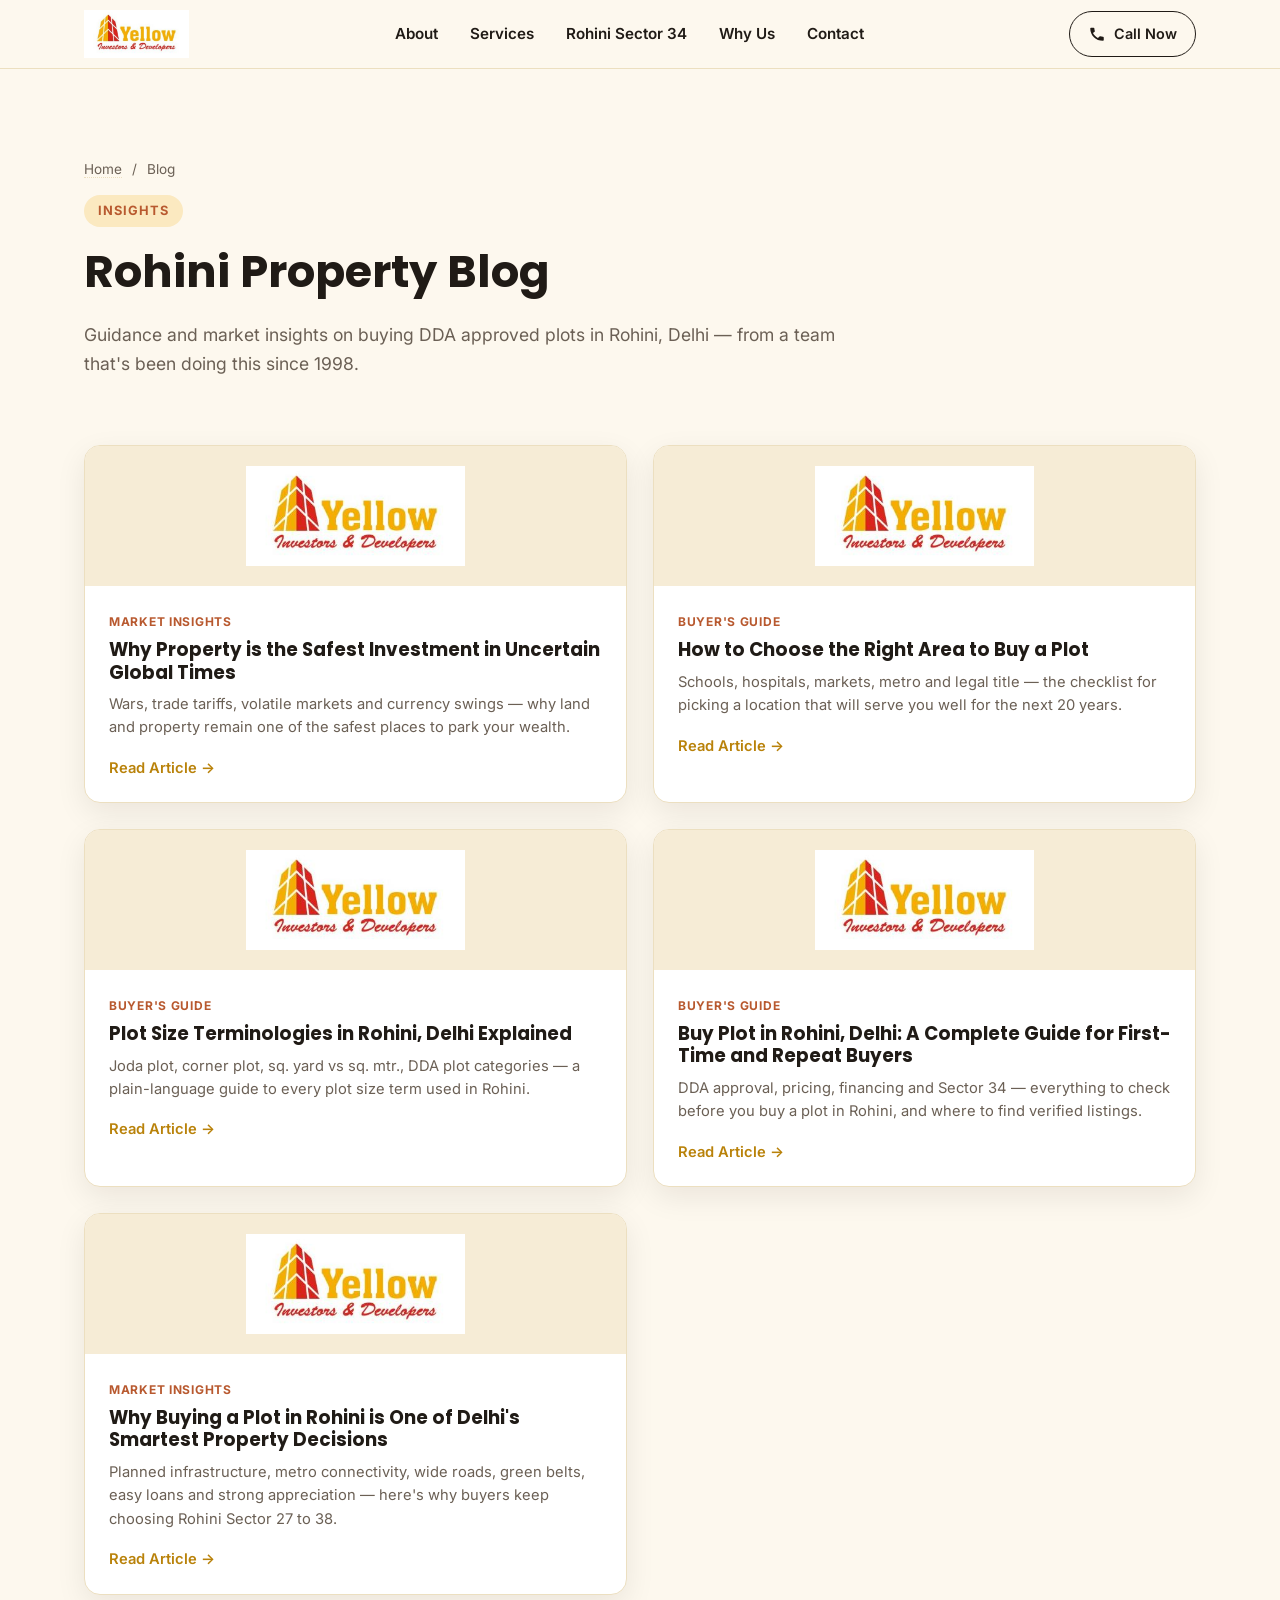
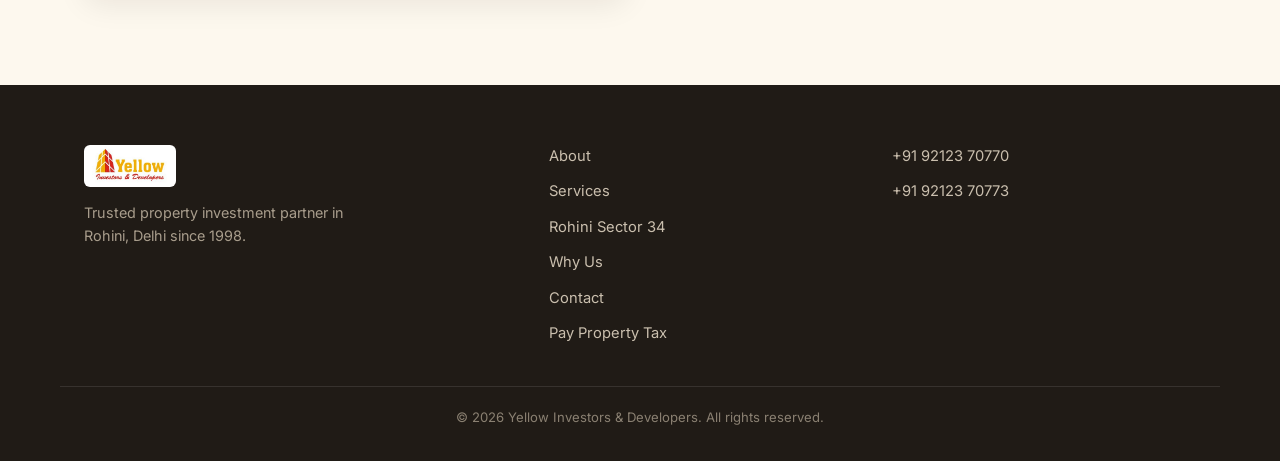
==== commit 425195dd: "new blog and burger menu fix" ====
--- a/blog/index.html
+++ b/blog/index.html
@@ -52,6 +52,13 @@
     "logo": { "@type": "ImageObject", "url": "https://yellowid.co.in/assets/images/logo.jpg" }
   },
   "blogPost": [
+    {
+      "@type": "BlogPosting",
+      "headline": "Why Property is the Safest Investment in Uncertain Global Times",
+      "url": "https://yellowid.co.in/blog/why-property-is-safest-investment.html",
+      "datePublished": "2026-11-02",
+      "dateModified": "2026-11-02"
+    },
     {
       "@type": "BlogPosting",
       "headline": "How to Choose the Right Area to Buy a Plot",
@@ -139,6 +146,15 @@
   <section class="section section-tight">
     <div class="container">
       <div class="blog-card-grid">
+        <a href="why-property-is-safest-investment.html" class="blog-card">
+          <img src="../assets/images/logo.jpg" alt="" class="blog-card-img">
+          <div class="blog-card-body">
+            <span class="blog-card-tag">Market Insights</span>
+            <h2>Why Property is the Safest Investment in Uncertain Global Times</h2>
+            <p>Wars, trade tariffs, volatile markets and currency swings &mdash; why land and property remain one of the safest places to park your wealth.</p>
+            <span class="blog-card-link">Read Article &rarr;</span>
+          </div>
+        </a>
         <a href="how-to-choose-area-to-buy-plot.html" class="blog-card">
           <img src="../assets/images/logo.jpg" alt="" class="blog-card-img">
           <div class="blog-card-body">
--- a/css/style.css
+++ b/css/style.css
@@ -124,10 +124,15 @@
   flex-direction: column;
   justify-content: center;
   gap: 5px;
+  align-items: center;
   width: 40px; height: 40px;
+  padding: 0;
   background: none; border: none; cursor: pointer;
-}
-.menu-toggle span { display: block; height: 2.5px; background: var(--ink-dark); border-radius: 2px; transition: transform .2s ease, opacity .2s ease; }
+  -webkit-appearance: none;
+  appearance: none;
+  color: var(--ink-dark);
+}
+.menu-toggle span { display: block; width: 24px; height: 2.5px; flex-shrink: 0; background: var(--ink-dark); border-radius: 2px; transition: transform .2s ease, opacity .2s ease; }
 
 /* ===== Hero ===== */
 .hero {
@@ -547,6 +552,18 @@
 .blog-article h2:first-of-type { margin-top: 0; }
 .blog-article p { color: var(--ink-soft); font-size: 1.02rem; }
 .blog-reasons { margin: 28px 0 8px; grid-template-columns: repeat(2, 1fr); }
+.blog-article p a { color: var(--gold-dark); border-bottom: 1px dotted var(--border); }
+.blog-article ul:not(.nav-list) { list-style: disc; padding-left: 22px; margin: 0 0 18px; color: var(--ink-soft); }
+.blog-article ul:not(.nav-list) li { margin-bottom: 10px; font-size: 1.02rem; }
+.blog-article ul:not(.nav-list) strong { color: var(--ink); }
+.blog-disclaimer { font-size: .9rem !important; margin-top: 30px; }
+
+.table-wrap { overflow-x: auto; margin: 22px 0 8px; border: 1px solid var(--border); border-radius: var(--radius); box-shadow: var(--shadow); }
+.table-wrap table { width: 100%; min-width: 560px; border-collapse: collapse; background: #fff; font-size: .95rem; }
+.table-wrap th { background: var(--cream-alt); color: var(--ink); text-align: left; font-weight: 600; }
+.table-wrap th, .table-wrap td { padding: 12px 16px; border-bottom: 1px solid var(--border); vertical-align: top; }
+.table-wrap td { color: var(--ink-soft); }
+.table-wrap tr:last-child td { border-bottom: 0; }
 
 .faq-list { display: grid; gap: 16px; margin-top: 22px; }
 .faq-item {
